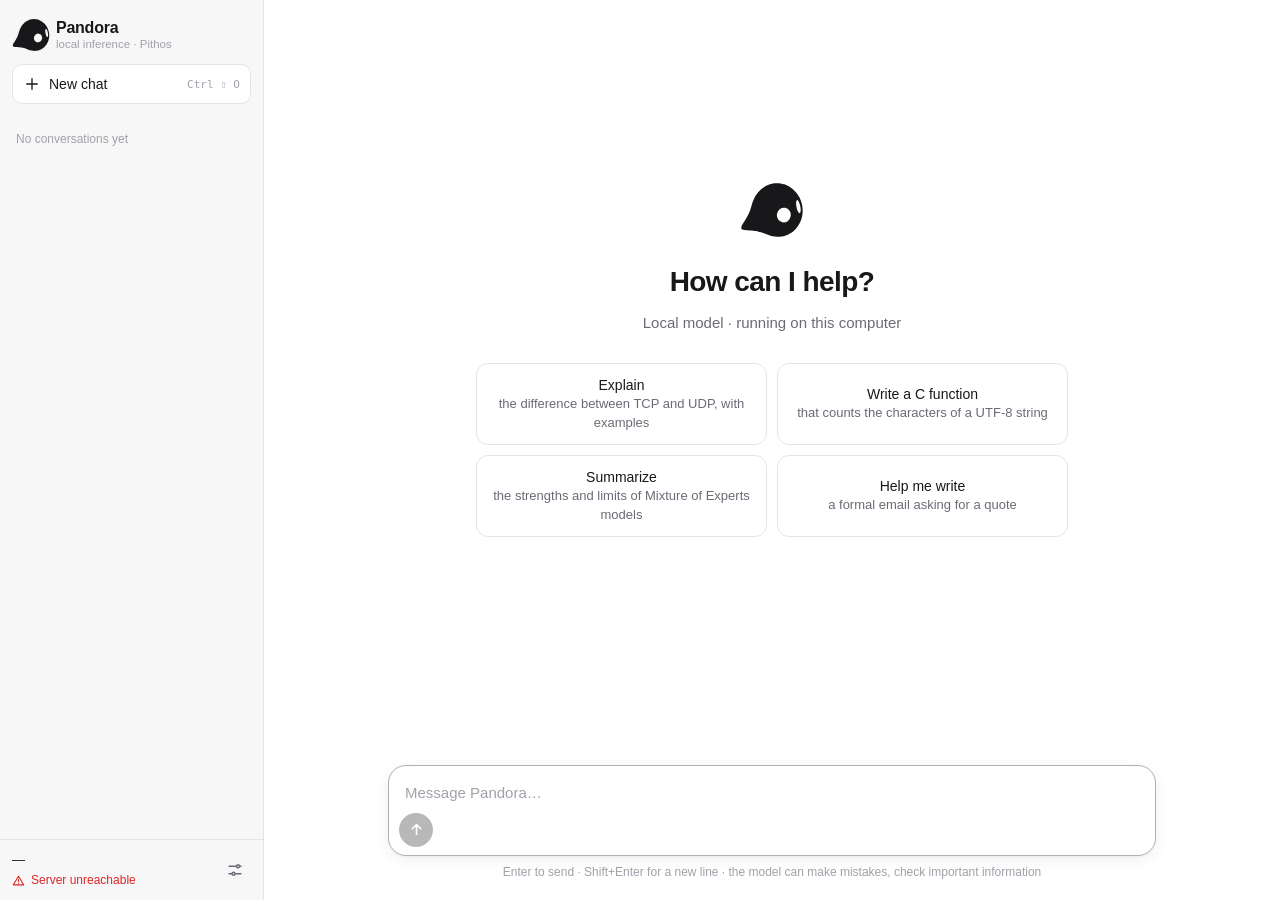
==== web/index.html @ dab8d8f8 "Pithos 0.4.0: dependency-free C inference engine for LFM2 / LFM2-MoE C11 engine with AVX2/NEON kerne" ====
<!doctype html>
<html lang="en">
<head>
<meta charset="utf-8">
<meta name="viewport" content="width=device-width, initial-scale=1, viewport-fit=cover">
<meta name="color-scheme" content="light dark">
<title>Pandora</title>
<link rel="icon" href="data:image/svg+xml,%3Csvg xmlns='http://www.w3.org/2000/svg' viewBox='0 0 100 100'%3E%3Cstyle%3Epath{fill:%2318181b}@media (prefers-color-scheme:dark){path{fill:%23f4f4f5}}%3C/style%3E%3Cpath fill-rule='evenodd' d='M56.56 8.18C55.87 8.21 55.09 8.26 54.36 8.33C53.63 8.40 52.90 8.47 52.18 8.59C51.46 8.70 50.73 8.84 50.02 9.00C49.30 9.16 48.59 9.34 47.88 9.53C47.18 9.73 46.47 9.93 45.78 10.17C45.09 10.41 44.40 10.67 43.72 10.95C43.05 11.23 42.37 11.53 41.72 11.85C41.06 12.18 40.41 12.53 39.78 12.89C39.14 13.25 38.51 13.64 37.89 14.03C37.27 14.42 36.66 14.82 36.06 15.24C35.46 15.66 34.86 16.09 34.29 16.55C33.72 17.00 33.17 17.49 32.62 17.98C32.07 18.46 31.53 18.96 31.01 19.47C30.48 19.99 29.97 20.51 29.48 21.06C28.99 21.60 28.51 22.16 28.04 22.72C27.58 23.29 27.12 23.87 26.68 24.45C26.24 25.04 25.81 25.63 25.40 26.24C24.99 26.85 24.62 27.48 24.24 28.11C23.87 28.74 23.51 29.38 23.15 30.02C22.80 30.66 22.45 31.31 22.12 31.96C21.79 32.62 21.48 33.28 21.19 33.95C20.89 34.63 20.63 35.31 20.36 35.99C20.09 36.68 19.83 37.36 19.58 38.05C19.34 38.74 19.09 39.43 18.87 40.13C18.65 40.83 18.46 41.54 18.26 42.25C18.06 42.95 17.87 43.66 17.67 44.37C17.47 45.07 17.28 45.78 17.06 46.48C16.85 47.18 16.61 47.88 16.38 48.57C16.15 49.27 15.93 49.97 15.68 50.66C15.43 51.35 15.15 52.03 14.88 52.71C14.60 53.39 14.33 54.07 14.04 54.74C13.74 55.41 13.43 56.07 13.11 56.73C12.79 57.39 12.46 58.05 12.13 58.70C11.80 59.36 11.48 60.02 11.13 60.66C10.77 61.30 10.39 61.93 10.03 62.56C9.66 63.20 9.29 63.83 8.91 64.46C8.54 65.09 8.17 65.72 7.78 66.34C7.38 66.96 6.97 67.57 6.57 68.18C6.17 68.80 5.78 69.42 5.39 70.04C5.01 70.67 4.62 71.29 4.25 71.92C3.87 72.55 3.48 73.18 3.16 73.83C2.83 74.49 2.50 75.16 2.31 75.86C2.12 76.56 1.90 77.35 2.03 78.03C2.15 78.70 2.55 79.44 3.04 79.92C3.53 80.40 4.30 80.67 4.98 80.91C5.66 81.15 6.41 81.25 7.13 81.36C7.86 81.47 8.59 81.53 9.32 81.59C10.05 81.64 10.79 81.66 11.52 81.71C12.25 81.75 12.98 81.80 13.71 81.85C14.44 81.89 15.18 81.94 15.91 81.99C16.64 82.05 17.37 82.12 18.10 82.18C18.83 82.24 19.56 82.30 20.29 82.37C21.02 82.45 21.75 82.53 22.48 82.62C23.20 82.72 23.93 82.82 24.65 82.94C25.38 83.06 26.10 83.19 26.82 83.33C27.54 83.48 28.25 83.64 28.97 83.81C29.68 83.98 30.39 84.16 31.10 84.36C31.80 84.55 32.51 84.75 33.21 84.96C33.91 85.17 34.62 85.39 35.31 85.62C36.00 85.86 36.69 86.12 37.38 86.38C38.06 86.63 38.75 86.90 39.43 87.16C40.12 87.42 40.81 87.68 41.49 87.93C42.18 88.19 42.86 88.45 43.55 88.70C44.24 88.95 44.94 89.19 45.63 89.42C46.33 89.65 47.03 89.87 47.73 90.07C48.44 90.27 49.15 90.45 49.87 90.61C50.58 90.78 51.30 90.93 52.02 91.07C52.74 91.20 53.46 91.34 54.19 91.44C54.91 91.54 55.64 91.60 56.37 91.66C57.10 91.72 57.84 91.77 58.57 91.79C59.30 91.82 60.04 91.81 60.77 91.80C61.50 91.78 62.24 91.76 62.97 91.70C63.70 91.63 64.43 91.54 65.15 91.43C65.87 91.31 66.59 91.17 67.31 91.02C68.03 90.86 68.74 90.69 69.45 90.50C70.16 90.31 70.86 90.10 71.55 89.86C72.25 89.62 72.93 89.35 73.61 89.07C74.28 88.79 74.95 88.49 75.61 88.17C76.27 87.85 76.93 87.51 77.57 87.16C78.21 86.80 78.84 86.43 79.46 86.03C80.07 85.64 80.67 85.21 81.26 84.78C81.85 84.34 82.43 83.89 83.00 83.43C83.57 82.97 84.14 82.50 84.68 82.01C85.22 81.52 85.75 81.01 86.26 80.48C86.77 79.95 87.24 79.39 87.71 78.83C88.19 78.27 88.65 77.70 89.10 77.12C89.55 76.54 89.99 75.96 90.41 75.35C90.83 74.75 91.22 74.13 91.60 73.50C91.98 72.88 92.34 72.24 92.69 71.59C93.05 70.95 93.40 70.31 93.72 69.65C94.04 68.99 94.33 68.32 94.61 67.64C94.90 66.96 95.16 66.28 95.41 65.59C95.66 64.90 95.89 64.20 96.10 63.50C96.31 62.80 96.51 62.09 96.68 61.38C96.86 60.67 97.03 59.95 97.17 59.23C97.30 58.51 97.40 57.78 97.49 57.06C97.59 56.33 97.68 55.60 97.75 54.87C97.82 54.14 97.88 53.41 97.91 52.68C97.94 51.95 97.96 51.21 97.94 50.48C97.92 49.75 97.86 49.01 97.81 48.28C97.76 47.55 97.72 46.82 97.64 46.09C97.55 45.36 97.44 44.64 97.32 43.91C97.19 43.19 97.04 42.47 96.89 41.76C96.73 41.04 96.57 40.32 96.39 39.61C96.22 38.90 96.03 38.19 95.81 37.49C95.59 36.79 95.34 36.10 95.08 35.42C94.82 34.73 94.52 34.06 94.23 33.39C93.94 32.72 93.65 32.04 93.33 31.38C93.01 30.72 92.67 30.07 92.30 29.44C91.94 28.80 91.55 28.18 91.16 27.56C90.77 26.94 90.38 26.31 89.96 25.71C89.55 25.11 89.11 24.52 88.66 23.94C88.21 23.36 87.74 22.79 87.26 22.24C86.78 21.69 86.28 21.15 85.78 20.62C85.27 20.08 84.77 19.55 84.24 19.05C83.71 18.54 83.16 18.05 82.60 17.58C82.04 17.10 81.47 16.65 80.89 16.20C80.31 15.75 79.72 15.31 79.12 14.89C78.52 14.46 77.92 14.04 77.29 13.66C76.67 13.28 76.02 12.93 75.38 12.58C74.73 12.24 74.07 11.91 73.41 11.60C72.75 11.28 72.08 10.98 71.40 10.71C70.72 10.43 70.03 10.18 69.33 9.95C68.64 9.72 67.93 9.53 67.22 9.35C66.51 9.17 65.79 9.01 65.07 8.87C64.35 8.73 63.63 8.61 62.90 8.51C62.18 8.40 61.45 8.32 60.71 8.26C59.98 8.20 59.21 8.17 58.52 8.15C57.83 8.14 57.25 8.15 56.56 8.18ZM79.13 59.95A10.83 11.61 10.8 1 0 57.85 55.90A10.83 11.61 10.8 1 0 79.13 59.95ZM88.24 45.30A3.03 10.64 169.1 1 0 94.19 44.15A3.03 10.64 169.1 1 0 88.24 45.30Z'/%3E%3C/svg%3E">
<style>
:root {
  --bg: #ffffff; --side: #f7f7f8; --surface: #f3f3f5; --surface-2: #ebebee; --border: #e4e4e8;
  --text: #18181b; --muted: #6b6b76; --faint: #a1a1aa; --accent: #2563eb; --danger: #dc2626;
  --btn: #18181b; --btn-text: #ffffff; --code-bg: #f6f6f8; --shadow: 0 1px 2px rgba(0,0,0,.04), 0 4px 16px rgba(0,0,0,.06);
  --ok: #16a34a; --warn: #d97706;
  --logo: #18181b;
}
@media (prefers-color-scheme: dark) {
  :root:not([data-theme="light"]) {
    --bg: #111113; --side: #18181b; --surface: #1f1f23; --surface-2: #2a2a2f; --border: #2c2c31;
    --text: #ececf0; --muted: #9d9da8; --faint: #6b6b76; --accent: #60a5fa; --danger: #f87171;
    --btn: #ececf0; --btn-text: #111113; --code-bg: #18181b; --shadow: 0 1px 2px rgba(0,0,0,.3), 0 8px 24px rgba(0,0,0,.35);
    --ok: #4ade80; --warn: #fbbf24;
    --logo: #f4f4f5;
  }
}
:root[data-theme="dark"] {
  --bg: #111113; --side: #18181b; --surface: #1f1f23; --surface-2: #2a2a2f; --border: #2c2c31;
  --text: #ececf0; --muted: #9d9da8; --faint: #6b6b76; --accent: #60a5fa; --danger: #f87171;
  --btn: #ececf0; --btn-text: #111113; --code-bg: #18181b; --shadow: 0 1px 2px rgba(0,0,0,.3), 0 8px 24px rgba(0,0,0,.35);
  --ok: #4ade80; --warn: #fbbf24;
  --logo: #f4f4f5;
}
* { box-sizing: border-box; }
html, body { height: 100%; margin: 0; }
body {
  background: var(--bg); color: var(--text);
  font: 15px/1.6 -apple-system, BlinkMacSystemFont, "Segoe UI Variable Text", "Segoe UI", Inter, Roboto, "Helvetica Neue", sans-serif;
  -webkit-font-smoothing: antialiased; overflow: hidden;
}
button { font: inherit; color: inherit; background: none; border: 0; cursor: pointer; padding: 0; }
textarea, input, select { font: inherit; color: inherit; }
svg { width: 18px; height: 18px; flex: none; stroke: currentColor; fill: none; stroke-width: 1.8; stroke-linecap: round; stroke-linejoin: round; }
:focus-visible { outline: 2px solid var(--accent); outline-offset: 2px; border-radius: 6px; }

.app { display: flex; height: 100%; }

/* sidebar */
.side { width: 264px; flex: none; background: var(--side); border-right: 1px solid var(--border); display: flex; flex-direction: column; }
.side-top { padding: 14px 12px 8px; display: flex; flex-direction: column; gap: 10px; }
.brand { display: flex; align-items: center; gap: 8px; padding: 4px 4px 2px; }
.brand-mark { width: 38px; height: 38px; flex: none; stroke: none; fill: currentColor; color: var(--logo); margin: -2px -2px -2px -4px; }
.brand-name { font-weight: 650; font-size: 16px; letter-spacing: -.015em; line-height: 1.15; }
.brand-name small { display: block; font-weight: 450; font-size: 11.5px; color: var(--faint); letter-spacing: 0; }
.mascot { display: block; margin: 0 auto 18px; width: 64px; height: 64px; stroke: none; fill: currentColor; color: var(--logo); }
.new-chat { display: flex; align-items: center; gap: 8px; padding: 8px 10px; border: 1px solid var(--border); border-radius: 10px; background: var(--bg); font-weight: 500; font-size: 14px; }
.new-chat:hover { background: var(--surface); }
.new-chat kbd { margin-left: auto; font: 11px/1 ui-monospace, monospace; color: var(--faint); }
.chats { flex: 1; overflow-y: auto; padding: 4px 8px 12px; }
.group { font-size: 12px; color: var(--faint); font-weight: 500; padding: 14px 8px 4px; }
.chat-item { display: flex; align-items: center; gap: 4px; border-radius: 8px; padding: 7px 8px 7px 10px; font-size: 14px; color: var(--text); cursor: pointer; }
.chat-item:hover { background: var(--surface-2); }
.chat-item.active { background: var(--surface-2); font-weight: 500; }
.chat-item span { flex: 1; overflow: hidden; white-space: nowrap; text-overflow: ellipsis; }
.chat-item button { opacity: 0; color: var(--muted); padding: 2px; border-radius: 5px; display: grid; }
.chat-item:hover button, .chat-item.active button { opacity: 1; }
.chat-item button:hover { color: var(--danger); }
.chat-item svg { width: 15px; height: 15px; }
.side-foot { border-top: 1px solid var(--border); padding: 10px 12px; display: flex; align-items: center; gap: 8px; font-size: 13px; }
.model { flex: 1; min-width: 0; }
.model-name { overflow: hidden; white-space: nowrap; text-overflow: ellipsis; font-weight: 500; }
.model-sub { color: var(--muted); font-size: 12px; display: flex; align-items: center; gap: 6px; }
.state { display: none; flex: none; color: var(--text); }
.state.busy { display: inline-flex; align-items: flex-end; gap: 2px; height: 10px; }
.state.busy i { width: 2px; height: 100%; border-radius: 1px; background: currentColor; transform-origin: bottom; animation: eq 1s ease-in-out infinite; }
.state.busy i:nth-child(2) { animation-delay: -.66s; } .state.busy i:nth-child(3) { animation-delay: -.33s; }
@keyframes eq { 0%, 100% { transform: scaleY(.3); } 50% { transform: scaleY(1); } }
.state.off { display: inline-flex; color: var(--danger); }
.state.off svg { width: 13px; height: 13px; stroke-width: 2; }
.model-sub.off { color: var(--danger); }
@media (prefers-reduced-motion: reduce) { .state.busy i { animation: none; transform: scaleY(.7); } }
.icon-btn { width: 32px; height: 32px; border-radius: 8px; display: grid; place-items: center; color: var(--muted); }
.icon-btn:hover { background: var(--surface-2); color: var(--text); }

/* main */
.main { flex: 1; min-width: 0; display: flex; flex-direction: column; position: relative; }
.top { height: 52px; flex: none; display: flex; align-items: center; gap: 8px; padding: 0 16px; border-bottom: 1px solid transparent; }
.top.scrolled { border-bottom-color: var(--border); }
.top-title { font-weight: 500; font-size: 14px; overflow: hidden; white-space: nowrap; text-overflow: ellipsis; flex: 1; }
.ctx { font-size: 12px; color: var(--muted); font-variant-numeric: tabular-nums; display: flex; align-items: center; gap: 8px; }
.ctx-bar { width: 64px; height: 4px; border-radius: 2px; background: var(--surface-2); overflow: hidden; }
.ctx-bar i { display: block; height: 100%; background: var(--muted); border-radius: 2px; }
.menu-btn { display: none; }
.scroll { flex: 1; overflow-y: auto; scroll-behavior: auto; }
.thread { max-width: 768px; margin: 0 auto; padding: 8px 24px 32px; }

.empty { max-width: 640px; margin: 0 auto; padding: 14vh 24px 24px; text-align: center; }
.empty h1 { font-size: 28px; font-weight: 600; letter-spacing: -.02em; margin: 0 0 6px; }
.empty p { color: var(--muted); margin: 0 0 28px; }
.sugg { display: grid; grid-template-columns: 1fr 1fr; gap: 10px; text-align: left; }
.sugg button { border: 1px solid var(--border); border-radius: 12px; padding: 12px 14px; font-size: 14px; color: var(--text); background: var(--bg); line-height: 1.4; }
.sugg button:hover { background: var(--surface); }
.sugg small { display: block; color: var(--muted); font-size: 13px; }

.msg { margin: 18px 0; }
.msg.user + .msg.assistant { margin-top: 6px; }
.msg.user { display: flex; flex-direction: column; align-items: flex-end; }
.bubble { background: var(--surface); border-radius: 18px; padding: 10px 16px; max-width: 85%; white-space: pre-wrap; overflow-wrap: anywhere; }
.actions { display: flex; gap: 2px; margin-top: 4px; opacity: 0; transition: opacity .15s; color: var(--muted); align-items: center; }
.msg:hover .actions, .msg.last .actions { opacity: 1; }
.actions button { width: 28px; height: 28px; border-radius: 7px; display: grid; place-items: center; }
.actions button:hover { background: var(--surface-2); color: var(--text); }
.actions svg { width: 15px; height: 15px; }
.stats { font-size: 12px; color: var(--faint); margin-left: 6px; font-variant-numeric: tabular-nums; }

.think { margin: 0 0 10px; }
.think-head { display: inline-flex; align-items: center; gap: 6px; color: var(--muted); font-size: 13.5px; padding: 2px 0; }
.think-head:hover { color: var(--text); }
.think-head svg { width: 14px; height: 14px; transition: transform .15s; }
.think.open .think-head svg { transform: rotate(90deg); }
.think-body { display: none; margin: 6px 0 2px; padding: 2px 0 2px 14px; border-left: 2px solid var(--border); color: var(--muted); font-size: 14px; white-space: pre-wrap; overflow-wrap: anywhere; max-height: 360px; overflow-y: auto; }
.think.open .think-body { display: block; }
.shimmer { background: linear-gradient(90deg, var(--muted) 0%, var(--faint) 40%, var(--muted) 80%); background-size: 200% 100%; -webkit-background-clip: text; background-clip: text; color: transparent; animation: sh 1.6s linear infinite; }
@keyframes sh { from { background-position: 200% 0; } to { background-position: -200% 0; } }

.progress { color: var(--muted); font-size: 13.5px; display: flex; align-items: center; gap: 10px; }
.progress .bar { width: 120px; height: 3px; background: var(--surface-2); border-radius: 2px; overflow: hidden; }
.progress .bar i { display: block; height: 100%; background: var(--accent); transition: width .2s; }
.cursor::after { content: ""; display: inline-block; width: 7px; height: 15px; margin-left: 2px; vertical-align: -2px; background: var(--text); border-radius: 1px; animation: blink 1s steps(2) infinite; }
@keyframes blink { 50% { opacity: 0; } }
.err { border: 1px solid color-mix(in srgb, var(--danger) 40%, transparent); color: var(--danger); background: color-mix(in srgb, var(--danger) 7%, transparent); border-radius: 10px; padding: 8px 12px; font-size: 14px; margin-top: 8px; }
.note { color: var(--faint); font-size: 13px; margin-top: 6px; }

/* markdown */
.md { overflow-wrap: anywhere; }
.md > :first-child { margin-top: 0; }
.md > :last-child { margin-bottom: 0; }
.md p, .md ul, .md ol, .md blockquote, .md table, .md .code { margin: 0 0 14px; }
.md h1, .md h2, .md h3, .md h4, .md h5, .md h6 { margin: 22px 0 10px; line-height: 1.3; letter-spacing: -.01em; }
.md h1 { font-size: 1.45em; } .md h2 { font-size: 1.25em; } .md h3 { font-size: 1.1em; } .md h4, .md h5, .md h6 { font-size: 1em; }
.md ul, .md ol { padding-left: 24px; }
.md li { margin: 3px 0; }
.md li > ul, .md li > ol { margin: 3px 0; }
.md a { color: var(--accent); text-decoration: none; }
.md a:hover { text-decoration: underline; }
.md blockquote { border-left: 3px solid var(--border); padding-left: 14px; color: var(--muted); }
.md hr { border: 0; border-top: 1px solid var(--border); margin: 20px 0; }
.md code { font: 13px/1.5 ui-monospace, "Cascadia Code", "SF Mono", Consolas, Menlo, monospace; background: var(--surface); border-radius: 5px; padding: 1px 5px; }
.md .code { border: 1px solid var(--border); border-radius: 10px; overflow: hidden; background: var(--code-bg); }
.code-head { display: flex; align-items: center; justify-content: space-between; padding: 5px 8px 5px 14px; font-size: 12px; color: var(--muted); border-bottom: 1px solid var(--border); }
.code-head button { display: flex; align-items: center; gap: 5px; font-size: 12px; padding: 3px 6px; border-radius: 6px; color: var(--muted); }
.code-head button:hover { background: var(--surface-2); color: var(--text); }
.code-head svg { width: 13px; height: 13px; }
.md pre { margin: 0; padding: 12px 14px; overflow-x: auto; }
.md pre code { background: none; padding: 0; border-radius: 0; font-size: 13px; white-space: pre; }
.md .tbl { overflow-x: auto; margin: 0 0 14px; }
.md table { border-collapse: collapse; font-size: 14px; margin: 0; }
.md th, .md td { border: 1px solid var(--border); padding: 6px 12px; text-align: left; }
.md th { background: var(--surface); font-weight: 600; }

/* composer */
.composer-wrap { flex: none; padding: 0 24px 18px; }
.composer { max-width: 768px; margin: 0 auto; border: 1px solid var(--border); border-radius: 18px; background: var(--bg); box-shadow: var(--shadow); padding: 12px 10px 8px 16px; display: flex; flex-direction: column; gap: 6px; }
.composer-row { display: flex; align-items: center; justify-content: space-between; gap: 8px; margin-left: -6px; }
.chip { display: inline-flex; align-items: center; gap: 6px; font-size: 13px; color: var(--muted); border: 1px solid var(--border); border-radius: 999px; padding: 4px 11px 4px 9px; }
.chip svg { width: 15px; height: 15px; }
.chip:hover { background: var(--surface); color: var(--text); }
.chip.on { color: var(--text); background: var(--surface); border-color: color-mix(in srgb, var(--text) 20%, var(--border)); }
.chip .count { color: var(--faint); font-variant-numeric: tabular-nums; }
.chip[hidden] { display: none; }

/* tool calls */
.tools { display: flex; flex-direction: column; gap: 6px; margin: 2px 0 12px; }
.tc { border: 1px solid var(--border); border-radius: 10px; background: var(--bg); overflow: hidden; font-size: 13.5px; }
.tc-head { display: flex; align-items: center; gap: 8px; padding: 7px 10px; width: 100%; text-align: left; }
.tc-head:hover { background: var(--surface); }
.tc-icon { color: var(--muted); display: grid; }
.tc-icon svg { width: 16px; height: 16px; }
.tc-name { font-weight: 550; white-space: nowrap; }
.tc-arg { color: var(--muted); overflow: hidden; white-space: nowrap; text-overflow: ellipsis; flex: 1; min-width: 0; font: 12.5px/1.5 ui-monospace, "Cascadia Code", Consolas, monospace; }
.tc-state { color: var(--faint); font-size: 12px; display: flex; align-items: center; gap: 5px; white-space: nowrap; font-variant-numeric: tabular-nums; }
.tc-state svg { width: 14px; height: 14px; }
.tc-state.err { color: var(--danger); }
.tc-state.ok svg { color: var(--ok); }
.tc-chev svg { width: 14px; height: 14px; color: var(--faint); transition: transform .15s; }
.tc.open .tc-chev svg { transform: rotate(90deg); }
.tc-body { display: none; border-top: 1px solid var(--border); padding: 8px 10px 2px; }
.tc.open .tc-body { display: block; }
.tc-body .lbl { font-size: 11px; color: var(--faint); text-transform: uppercase; letter-spacing: .05em; margin: 2px 0 4px; }
.tc-body pre { margin: 0 0 8px; font: 12.5px/1.5 ui-monospace, "Cascadia Code", Consolas, monospace; white-space: pre-wrap; overflow-wrap: anywhere; max-height: 260px; overflow: auto; background: var(--code-bg); border: 1px solid var(--border); border-radius: 6px; padding: 7px 9px; }
.tc-ask { display: flex; align-items: center; gap: 8px; padding: 8px 10px; border-top: 1px solid var(--border); background: var(--surface); font-size: 13px; }
.tc-ask span { flex: 1; color: var(--muted); }
.btn.sm { padding: 3px 12px; font-size: 13px; }
.spin { width: 12px; height: 12px; border: 1.6px solid var(--border); border-top-color: var(--muted); border-radius: 50%; animation: rot .8s linear infinite; }
@keyframes rot { to { transform: rotate(360deg); } }
.msg.assistant + .msg.assistant { margin-top: -6px; }

/* settings: tools */
.sect { font-size: 13px; font-weight: 600; margin: 20px 0 12px; padding-top: 16px; border-top: 1px solid var(--border); }
.tool-list { border: 1px solid var(--border); border-radius: 10px; max-height: 250px; overflow: auto; }
.field .tool-row { display: flex; gap: 10px; align-items: flex-start; padding: 8px 12px; margin: 0; border-top: 1px solid var(--border); font-size: 13.5px; font-weight: 400; cursor: pointer; }
.tool-row:first-child, .tool-group + .tool-row { border-top: 0; }
.tool-row input { margin-top: 4px; accent-color: var(--btn); }
.tool-row small { display: -webkit-box; -webkit-line-clamp: 2; -webkit-box-orient: vertical; overflow: hidden; color: var(--muted); font-size: 12px; line-height: 1.4; }
.tool-group { font-size: 12px; color: var(--faint); padding: 9px 12px 3px; font-weight: 500; border-top: 1px solid var(--border); display: flex; justify-content: space-between; }
.tool-group:first-child { border-top: 0; }
.tool-group .bad { color: var(--danger); font-weight: 400; }
.composer:focus-within { border-color: color-mix(in srgb, var(--text) 25%, var(--border)); }
.composer textarea { flex: 1; border: 0; outline: 0; resize: none; background: transparent; max-height: 240px; min-height: 26px; padding: 3px 0; line-height: 1.55; }
.composer textarea::placeholder { color: var(--faint); }
.send { width: 34px; height: 34px; border-radius: 50%; background: var(--btn); color: var(--btn-text); display: grid; place-items: center; flex: none; }
.send:disabled { opacity: .3; cursor: default; }
.send svg { width: 17px; height: 17px; stroke-width: 2.2; }
.send .stop { width: 11px; height: 11px; background: currentColor; border-radius: 2px; }
.hint { max-width: 768px; margin: 7px auto 0; text-align: center; font-size: 12px; color: var(--faint); }

/* settings dialog */
dialog { border: 1px solid var(--border); border-radius: 16px; padding: 0; width: min(560px, calc(100vw - 32px)); background: var(--bg); color: var(--text); box-shadow: var(--shadow); }
dialog::backdrop { background: rgba(0,0,0,.35); }
.dlg-head { display: flex; align-items: center; justify-content: space-between; padding: 16px 20px 6px; }
.dlg-head h2 { font-size: 17px; margin: 0; font-weight: 600; }
.dlg-body { padding: 8px 20px 4px; max-height: 70vh; overflow-y: auto; }
.field { margin: 0 0 16px; }
.field label, .lbl { display: block; font-size: 13px; font-weight: 500; margin-bottom: 6px; }
.field .help { font-size: 12px; color: var(--muted); margin-top: 4px; }
.field textarea, .field input[type=number], .field select { width: 100%; border: 1px solid var(--border); border-radius: 9px; padding: 8px 10px; background: var(--bg); outline: 0; }
.field textarea:focus, .field input:focus, .field select:focus { border-color: var(--accent); }
.field textarea { min-height: 84px; resize: vertical; }
.grid { display: grid; grid-template-columns: repeat(3, 1fr); gap: 12px; }
.check { display: flex; align-items: flex-start; gap: 10px; font-size: 14px; margin: 0 0 12px; cursor: pointer; }
.check input { margin-top: 4px; accent-color: var(--btn); }
.check small { display: block; color: var(--muted); font-size: 12px; }
.dlg-foot { display: flex; gap: 8px; justify-content: flex-end; padding: 12px 20px 18px; }
.btn { border-radius: 9px; padding: 7px 14px; font-size: 14px; font-weight: 500; border: 1px solid var(--border); }
.btn:hover { background: var(--surface); }
.btn.primary { background: var(--btn); color: var(--btn-text); border-color: var(--btn); }
.btn.primary:hover { opacity: .9; }
.btn.left { margin-right: auto; color: var(--muted); }

.scrim { display: none; }
@media (max-width: 760px) {
  .side { position: fixed; z-index: 20; top: 0; bottom: 0; left: 0; transform: translateX(-100%); transition: transform .2s; box-shadow: var(--shadow); }
  .app.nav .side { transform: none; }
  .app.nav .scrim { display: block; position: fixed; inset: 0; z-index: 15; background: rgba(0,0,0,.3); }
  .menu-btn { display: grid; }
  .thread, .empty { padding-left: 16px; padding-right: 16px; }
  .composer-wrap { padding: 0 12px 12px; }
  .sugg { grid-template-columns: 1fr; }
  .grid { grid-template-columns: 1fr 1fr; }
  .ctx-bar { display: none; }
  .bubble { max-width: 92%; }
}
</style>
</head>
<body>
<svg width="0" height="0" style="position:absolute" aria-hidden="true"><symbol id="mascot" viewBox="0 0 100 100"><path fill-rule="evenodd" d="M56.56 8.18C55.87 8.21 55.09 8.26 54.36 8.33C53.63 8.40 52.90 8.47 52.18 8.59C51.46 8.70 50.73 8.84 50.02 9.00C49.30 9.16 48.59 9.34 47.88 9.53C47.18 9.73 46.47 9.93 45.78 10.17C45.09 10.41 44.40 10.67 43.72 10.95C43.05 11.23 42.37 11.53 41.72 11.85C41.06 12.18 40.41 12.53 39.78 12.89C39.14 13.25 38.51 13.64 37.89 14.03C37.27 14.42 36.66 14.82 36.06 15.24C35.46 15.66 34.86 16.09 34.29 16.55C33.72 17.00 33.17 17.49 32.62 17.98C32.07 18.46 31.53 18.96 31.01 19.47C30.48 19.99 29.97 20.51 29.48 21.06C28.99 21.60 28.51 22.16 28.04 22.72C27.58 23.29 27.12 23.87 26.68 24.45C26.24 25.04 25.81 25.63 25.40 26.24C24.99 26.85 24.62 27.48 24.24 28.11C23.87 28.74 23.51 29.38 23.15 30.02C22.80 30.66 22.45 31.31 22.12 31.96C21.79 32.62 21.48 33.28 21.19 33.95C20.89 34.63 20.63 35.31 20.36 35.99C20.09 36.68 19.83 37.36 19.58 38.05C19.34 38.74 19.09 39.43 18.87 40.13C18.65 40.83 18.46 41.54 18.26 42.25C18.06 42.95 17.87 43.66 17.67 44.37C17.47 45.07 17.28 45.78 17.06 46.48C16.85 47.18 16.61 47.88 16.38 48.57C16.15 49.27 15.93 49.97 15.68 50.66C15.43 51.35 15.15 52.03 14.88 52.71C14.60 53.39 14.33 54.07 14.04 54.74C13.74 55.41 13.43 56.07 13.11 56.73C12.79 57.39 12.46 58.05 12.13 58.70C11.80 59.36 11.48 60.02 11.13 60.66C10.77 61.30 10.39 61.93 10.03 62.56C9.66 63.20 9.29 63.83 8.91 64.46C8.54 65.09 8.17 65.72 7.78 66.34C7.38 66.96 6.97 67.57 6.57 68.18C6.17 68.80 5.78 69.42 5.39 70.04C5.01 70.67 4.62 71.29 4.25 71.92C3.87 72.55 3.48 73.18 3.16 73.83C2.83 74.49 2.50 75.16 2.31 75.86C2.12 76.56 1.90 77.35 2.03 78.03C2.15 78.70 2.55 79.44 3.04 79.92C3.53 80.40 4.30 80.67 4.98 80.91C5.66 81.15 6.41 81.25 7.13 81.36C7.86 81.47 8.59 81.53 9.32 81.59C10.05 81.64 10.79 81.66 11.52 81.71C12.25 81.75 12.98 81.80 13.71 81.85C14.44 81.89 15.18 81.94 15.91 81.99C16.64 82.05 17.37 82.12 18.10 82.18C18.83 82.24 19.56 82.30 20.29 82.37C21.02 82.45 21.75 82.53 22.48 82.62C23.20 82.72 23.93 82.82 24.65 82.94C25.38 83.06 26.10 83.19 26.82 83.33C27.54 83.48 28.25 83.64 28.97 83.81C29.68 83.98 30.39 84.16 31.10 84.36C31.80 84.55 32.51 84.75 33.21 84.96C33.91 85.17 34.62 85.39 35.31 85.62C36.00 85.86 36.69 86.12 37.38 86.38C38.06 86.63 38.75 86.90 39.43 87.16C40.12 87.42 40.81 87.68 41.49 87.93C42.18 88.19 42.86 88.45 43.55 88.70C44.24 88.95 44.94 89.19 45.63 89.42C46.33 89.65 47.03 89.87 47.73 90.07C48.44 90.27 49.15 90.45 49.87 90.61C50.58 90.78 51.30 90.93 52.02 91.07C52.74 91.20 53.46 91.34 54.19 91.44C54.91 91.54 55.64 91.60 56.37 91.66C57.10 91.72 57.84 91.77 58.57 91.79C59.30 91.82 60.04 91.81 60.77 91.80C61.50 91.78 62.24 91.76 62.97 91.70C63.70 91.63 64.43 91.54 65.15 91.43C65.87 91.31 66.59 91.17 67.31 91.02C68.03 90.86 68.74 90.69 69.45 90.50C70.16 90.31 70.86 90.10 71.55 89.86C72.25 89.62 72.93 89.35 73.61 89.07C74.28 88.79 74.95 88.49 75.61 88.17C76.27 87.85 76.93 87.51 77.57 87.16C78.21 86.80 78.84 86.43 79.46 86.03C80.07 85.64 80.67 85.21 81.26 84.78C81.85 84.34 82.43 83.89 83.00 83.43C83.57 82.97 84.14 82.50 84.68 82.01C85.22 81.52 85.75 81.01 86.26 80.48C86.77 79.95 87.24 79.39 87.71 78.83C88.19 78.27 88.65 77.70 89.10 77.12C89.55 76.54 89.99 75.96 90.41 75.35C90.83 74.75 91.22 74.13 91.60 73.50C91.98 72.88 92.34 72.24 92.69 71.59C93.05 70.95 93.40 70.31 93.72 69.65C94.04 68.99 94.33 68.32 94.61 67.64C94.90 66.96 95.16 66.28 95.41 65.59C95.66 64.90 95.89 64.20 96.10 63.50C96.31 62.80 96.51 62.09 96.68 61.38C96.86 60.67 97.03 59.95 97.17 59.23C97.30 58.51 97.40 57.78 97.49 57.06C97.59 56.33 97.68 55.60 97.75 54.87C97.82 54.14 97.88 53.41 97.91 52.68C97.94 51.95 97.96 51.21 97.94 50.48C97.92 49.75 97.86 49.01 97.81 48.28C97.76 47.55 97.72 46.82 97.64 46.09C97.55 45.36 97.44 44.64 97.32 43.91C97.19 43.19 97.04 42.47 96.89 41.76C96.73 41.04 96.57 40.32 96.39 39.61C96.22 38.90 96.03 38.19 95.81 37.49C95.59 36.79 95.34 36.10 95.08 35.42C94.82 34.73 94.52 34.06 94.23 33.39C93.94 32.72 93.65 32.04 93.33 31.38C93.01 30.72 92.67 30.07 92.30 29.44C91.94 28.80 91.55 28.18 91.16 27.56C90.77 26.94 90.38 26.31 89.96 25.71C89.55 25.11 89.11 24.52 88.66 23.94C88.21 23.36 87.74 22.79 87.26 22.24C86.78 21.69 86.28 21.15 85.78 20.62C85.27 20.08 84.77 19.55 84.24 19.05C83.71 18.54 83.16 18.05 82.60 17.58C82.04 17.10 81.47 16.65 80.89 16.20C80.31 15.75 79.72 15.31 79.12 14.89C78.52 14.46 77.92 14.04 77.29 13.66C76.67 13.28 76.02 12.93 75.38 12.58C74.73 12.24 74.07 11.91 73.41 11.60C72.75 11.28 72.08 10.98 71.40 10.71C70.72 10.43 70.03 10.18 69.33 9.95C68.64 9.72 67.93 9.53 67.22 9.35C66.51 9.17 65.79 9.01 65.07 8.87C64.35 8.73 63.63 8.61 62.90 8.51C62.18 8.40 61.45 8.32 60.71 8.26C59.98 8.20 59.21 8.17 58.52 8.15C57.83 8.14 57.25 8.15 56.56 8.18ZM79.13 59.95A10.83 11.61 10.8 1 0 57.85 55.90A10.83 11.61 10.8 1 0 79.13 59.95ZM88.24 45.30A3.03 10.64 169.1 1 0 94.19 44.15A3.03 10.64 169.1 1 0 88.24 45.30Z"/></symbol></svg>
<div class="app" id="app">
  <aside class="side">
    <div class="side-top">
      <div class="brand"><svg class="brand-mark" viewBox="0 0 100 100" aria-hidden="true"><use href="#mascot"/></svg><span class="brand-name">Pandora<small>local inference · Pithos</small></span></div>
      <button class="new-chat" id="newChat"><svg viewBox="0 0 24 24"><path d="M12 5v14M5 12h14"/></svg>New chat<kbd>Ctrl ⇧ O</kbd></button>
    </div>
    <nav class="chats" id="chats"></nav>
    <div class="side-foot">
      <div class="model">
        <div class="model-name" id="modelName">—</div>
        <div class="model-sub"><span class="state" id="dot" aria-hidden="true"></span><span id="modelSub">connecting…</span></div>
      </div>
      <button class="icon-btn" id="openSettings" title="Settings" aria-label="Settings"><svg viewBox="0 0 24 24"><path d="M4 7h10M18 7h2M4 17h4M12 17h8"/><circle cx="16" cy="7" r="2"/><circle cx="10" cy="17" r="2"/></svg></button>
    </div>
  </aside>
  <div class="scrim" id="scrim"></div>
  <main class="main">
    <header class="top" id="top">
      <button class="icon-btn menu-btn" id="menuBtn" aria-label="Conversations"><svg viewBox="0 0 24 24"><path d="M4 7h16M4 12h16M4 17h16"/></svg></button>
      <div class="top-title" id="title"></div>
      <div class="ctx" id="ctx" title="Tokens in context"></div>
    </header>
    <div class="scroll" id="scroll"><div id="thread"></div></div>
    <div class="composer-wrap">
      <form class="composer" id="form">
        <textarea id="input" rows="1" placeholder="Message Pandora…" autocomplete="off"></textarea>
        <div class="composer-row">
          <button type="button" class="chip" id="agentBtn" hidden title="Agent mode: the model can use tools (web, files, MCP)"></button>
          <button class="send" id="send" type="submit" aria-label="Send" disabled></button>
        </div>
      </form>
      <div class="hint">Enter to send · Shift+Enter for a new line · the model can make mistakes, check important information</div>
    </div>
  </main>
</div>

<dialog id="settings">
  <form method="dialog" id="settingsForm">
    <div class="dlg-head"><h2>Settings</h2><button class="icon-btn" value="cancel" aria-label="Close"><svg viewBox="0 0 24 24"><path d="M6 6l12 12M18 6L6 18"/></svg></button></div>
    <div class="dlg-body">
      <div class="field">
        <label for="sSystem">System prompt</label>
        <textarea id="sSystem" placeholder="e.g. &quot;Answer concisely, in English.&quot;"></textarea>
        <div class="help">Applies to new conversations and to the current one. It stays cached, so it is not reprocessed with every message.</div>
      </div>
      <div class="grid">
        <div class="field"><label for="sTemp">Temperature</label><input id="sTemp" type="number" step="0.05" min="0" max="2"></div>
        <div class="field"><label for="sTopK">Top-k</label><input id="sTopK" type="number" step="1" min="0"></div>
        <div class="field"><label for="sTopP">Top-p</label><input id="sTopP" type="number" step="0.05" min="0" max="1"></div>
        <div class="field"><label for="sMinP">Min-p</label><input id="sMinP" type="number" step="0.01" min="0" max="1"></div>
        <div class="field"><label for="sRep">Repeat penalty</label><input id="sRep" type="number" step="0.01" min="0.5" max="2"></div>
        <div class="field"><label for="sMax">Max tokens</label><input id="sMax" type="number" step="64" min="1"></div>
      </div>
      <div class="field"><div class="help" style="margin-top:-8px">Empty fields use the server defaults.</div></div>
      <label class="check"><input type="checkbox" id="sShowThink"><span>Show reasoning while it is generated<small>Otherwise it stays collapsed and opens with a click.</small></span></label>
      <label class="check"><input type="checkbox" id="sKeepThink"><span>Keep reasoning in context<small>Later turns also see past reasoning (preserve_thinking): more tokens, no reprocessing after each answer.</small></span></label>
      <div class="sect">Agent</div>
      <div class="grid">
        <div class="field" style="grid-column: span 2"><label for="sAsk">Ask before running a tool</label>
          <select id="sAsk"><option value="risky">Only for tools that change something</option><option value="always">Always</option><option value="never">Never</option></select>
        </div>
        <div class="field"><label for="sSteps">Max tool steps</label><input id="sSteps" type="number" step="1" min="1" max="50"></div>
      </div>
      <div class="field"><div class="lbl">Tools</div><div class="tool-list" id="toolList"></div><div class="help" id="toolHelp"></div></div>
      <div class="sect">Appearance</div>
      <div class="field" style="max-width:200px"><label for="sTheme">Theme</label>
        <select id="sTheme"><option value="auto">System</option><option value="light">Light</option><option value="dark">Dark</option></select>
      </div>
    </div>
    <div class="dlg-foot">
      <button class="btn left" type="button" id="clearAll">Delete all chats</button>
      <button class="btn" value="cancel">Cancel</button>
      <button class="btn primary" value="save" id="saveSettings">Save</button>
    </div>
  </form>
</dialog>

<script>
"use strict";
const $ = (id) => document.getElementById(id);
const I = {
  copy: '<svg viewBox="0 0 24 24"><rect x="9" y="9" width="11" height="11" rx="2"/><path d="M5 15V6a2 2 0 0 1 2-2h8"/></svg>',
  check: '<svg viewBox="0 0 24 24"><path d="M5 12.5l4.5 4.5L19 7.5"/></svg>',
  retry: '<svg viewBox="0 0 24 24"><path d="M20 12a8 8 0 1 1-2.34-5.66"/><path d="M20 4v5h-5"/></svg>',
  edit: '<svg viewBox="0 0 24 24"><path d="M4 20h4L19 9a2.8 2.8 0 0 0-4-4L4 16v4z"/><path d="M13.5 6.5l4 4"/></svg>',
  trash: '<svg viewBox="0 0 24 24"><path d="M4 7h16M10 11v6M14 11v6M6 7l1 12a2 2 0 0 0 2 2h6a2 2 0 0 0 2-2l1-12M9 7V4h6v3"/></svg>',
  chev: '<svg viewBox="0 0 24 24"><path d="M9 6l6 6-6 6"/></svg>',
  up: '<svg viewBox="0 0 24 24"><path d="M12 19V5M6 11l6-6 6 6"/></svg>',
  warn: '<svg viewBox="0 0 24 24"><path d="M12 4L2.5 20h19L12 4z"/><path d="M12 10v4.5M12 17.5v.01"/></svg>',
  x: '<svg viewBox="0 0 24 24"><path d="M6 6l12 12M18 6L6 18"/></svg>',
  tool: '<svg viewBox="0 0 24 24"><path d="M14.7 6.3a1 1 0 0 0 0 1.4l1.6 1.6a1 1 0 0 0 1.4 0l3.77-3.77a6 6 0 0 1-7.94 7.94l-6.91 6.91a2.12 2.12 0 0 1-3-3l6.91-6.91a6 6 0 0 1 7.94-7.94l-3.76 3.76z"/></svg>',
  globe: '<svg viewBox="0 0 24 24"><circle cx="12" cy="12" r="9"/><path d="M3 12h18M12 3a14 14 0 0 1 0 18M12 3a14 14 0 0 0 0 18"/></svg>',
  search: '<svg viewBox="0 0 24 24"><circle cx="11" cy="11" r="7"/><path d="M20 20l-4-4"/></svg>',
  file: '<svg viewBox="0 0 24 24"><path d="M14 3H7a2 2 0 0 0-2 2v14a2 2 0 0 0 2 2h10a2 2 0 0 0 2-2V8z"/><path d="M14 3v5h5"/></svg>',
  folder: '<svg viewBox="0 0 24 24"><path d="M3 7a2 2 0 0 1 2-2h4l2 2h8a2 2 0 0 1 2 2v8a2 2 0 0 1-2 2H5a2 2 0 0 1-2-2z"/></svg>',
  calc: '<svg viewBox="0 0 24 24"><rect x="5" y="3" width="14" height="18" rx="2"/><path d="M8 7h8M8 12h.01M12 12h.01M16 12h.01M8 16h.01M12 16h.01M16 16h.01"/></svg>',
  clock: '<svg viewBox="0 0 24 24"><circle cx="12" cy="12" r="9"/><path d="M12 7v5l3 2"/></svg>',
  plug: '<svg viewBox="0 0 24 24"><path d="M9 2v6M15 2v6M6 8h12v3a6 6 0 0 1-12 0zM12 17v5"/></svg>',
  pen: '<svg viewBox="0 0 24 24"><path d="M4 20h4L19 9a2.8 2.8 0 0 0-4-4L4 16v4z"/></svg>',
};

/* ---------------- storage (per browser) ---------------- */
const store = {
  get(k, d) { try { const v = localStorage.getItem(k); return v ? JSON.parse(v) : d; } catch (e) { return d; } },
  set(k, v) { try { localStorage.setItem(k, JSON.stringify(v)); } catch (e) {} },
};
const DEFAULTS = { system: "", temperature: null, top_k: null, top_p: null, min_p: null, repeat_penalty: null, max_tokens: null,
                   showThink: false, keepThink: false, theme: "auto", agent: true, ask: "risky", maxSteps: 10, disabledTools: [] };
/* keep what was saved before the engine was renamed (lfmc -> pithos) */
for (const k of ["settings", "chats", "current"]) {
  try {
    if (localStorage.getItem("pithos." + k) === null && localStorage.getItem("lfmc." + k) !== null)
      localStorage.setItem("pithos." + k, localStorage.getItem("lfmc." + k));
  } catch (e) {}
}
let settings = Object.assign({}, DEFAULTS, store.get("pithos.settings", {}));
let chats = store.get("pithos.chats", []);
let currentId = store.get("pithos.current", null);
let server = { alias: "", n_ctx: 0, params: {} };
let busy = false, ctrl = null, stick = true;
let toolsInfo = { tools: [], servers: [], workspace: "", web: false };
const approvals = {};   /* tool_call_id -> resolve(allowed) while a card asks for confirmation */

const saveChats = () => store.set("pithos.chats", chats);
const current = () => chats.find((c) => c.id === currentId) || null;
const uid = () => Date.now().toString(36) + Math.random().toString(36).slice(2, 8);

function applyTheme() {
  if (settings.theme === "auto") document.documentElement.removeAttribute("data-theme");
  else document.documentElement.setAttribute("data-theme", settings.theme);
}

/* ---------------- markdown ---------------- */
const esc = (s) => s.replace(/[&<>"']/g, (c) => ({ "&": "&amp;", "<": "&lt;", ">": "&gt;", '"': "&quot;", "'": "&#39;" }[c]));

function inline(src) {
  const keep = [];
  const hold = (h) => "\u0000" + (keep.push(h) - 1) + "\u0000";
  let t = esc(src);
  t = t.replace(/`([^`\n]+)`/g, (m, c) => hold("<code>" + c + "</code>"));
  t = t.replace(/\[([^\]\n]+)\]\((https?:\/\/[^\s)]+)\)/g, (m, a, u) => hold('<a href="' + u + '" target="_blank" rel="noopener noreferrer">' + a + "</a>"));
  t = t.replace(/(^|[\s(])(https?:\/\/[^\s<]*[^\s<.,;:!?)"'])/g, (m, p, u) => p + hold('<a href="' + u + '" target="_blank" rel="noopener noreferrer">' + u + "</a>"));
  t = t.replace(/\*\*(?=\S)([^*]+?)\*\*/g, "<strong>$1</strong>").replace(/__(?=\S)([^_]+?)__/g, "<strong>$1</strong>");
  t = t.replace(/(^|[^*\w])\*(?=\S)([^*\n]+?)\*(?![*\w])/g, "$1<em>$2</em>");
  t = t.replace(/(^|[^_\w])_(?=\S)([^_\n]+?)_(?![_\w])/g, "$1<em>$2</em>");
  t = t.replace(/~~(?=\S)([^~]+?)~~/g, "<del>$1</del>");
  return t.replace(/\u0000(\d+)\u0000/g, (m, i) => keep[+i]);
}

const RE_ITEM = /^(\s*)([-*+]|\d{1,9}[.)])\s+(.*)$/;
const RE_FENCE = /^\s*(`{3,}|~{3,})\s*([^\s`]*)/;
const isSep = (l) => /^\s*\|?\s*:?-{2,}:?\s*(\|\s*:?-{2,}:?\s*)*\|?\s*$/.test(l) && l.includes("-");
const cells = (l) => { let s = l.trim(); if (s.startsWith("|")) s = s.slice(1); if (s.endsWith("|")) s = s.slice(0, -1); return s.split("|").map((c) => c.trim()); };

function codeBlock(code, lang) {
  return '<div class="code"><div class="code-head"><span>' + esc(lang || "text") + '</span><button type="button" data-copy-code>' + I.copy + "Copy</button></div><pre><code>" + esc(code) + "</code></pre></div>";
}

function list(lines, i) {
  const indent = lines[i].match(/^\s*/)[0].length;
  const ordered = /^\s*\d/.test(lines[i]);
  const start = ordered ? parseInt(lines[i].trim(), 10) : 1;
  let html = ordered ? "<ol" + (start !== 1 ? ' start="' + start + '"' : "") + ">" : "<ul>";
  let open = false;
  while (i < lines.length) {
    const l = lines[i];
    if (!l.trim()) {
      const n = lines[i + 1];
      if (n !== undefined && RE_ITEM.test(n) && n.match(/^\s*/)[0].length >= indent) { i++; continue; }
      break;
    }
    const m = l.match(RE_ITEM);
    if (!m) {
      if (open && /^\s+/.test(l) && !RE_FENCE.test(l)) { html += "<br>" + inline(l.trim()); i++; continue; }
      break;
    }
    if (m[1].length < indent) break;
    if (m[1].length > indent && open) { const r = list(lines, i); html += r.html; i = r.i; continue; }
    if (open) html += "</li>";
    html += "<li>" + inline(m[3]);
    open = true;
    i++;
  }
  if (open) html += "</li>";
  return { html: html + (ordered ? "</ol>" : "</ul>"), i };
}

function md(src) {
  const lines = src.replace(/\r\n?/g, "\n").split("\n");
  let html = "", i = 0, m;
  while (i < lines.length) {
    const l = lines[i];
    if ((m = l.match(RE_FENCE))) {
      const fence = m[1], buf = [];
      i++;
      while (i < lines.length && !lines[i].trim().startsWith(fence)) buf.push(lines[i++]);
      i++;
      html += codeBlock(buf.join("\n"), m[2]);
      continue;
    }
    if (!l.trim()) { i++; continue; }
    if ((m = l.match(/^\s{0,3}(#{1,6})\s+(.*?)\s*#*\s*$/))) { html += "<h" + m[1].length + ">" + inline(m[2]) + "</h" + m[1].length + ">"; i++; continue; }
    if (/^\s{0,3}([-*_])(\s*\1){2,}\s*$/.test(l)) { html += "<hr>"; i++; continue; }
    if (l.includes("|") && i + 1 < lines.length && isSep(lines[i + 1])) {
      const head = cells(l), al = cells(lines[i + 1]).map((c) => (c.startsWith(":") && c.endsWith(":") ? "center" : c.endsWith(":") ? "right" : ""));
      const st = (k) => (al[k] ? ' style="text-align:' + al[k] + '"' : "");
      let t = '<div class="tbl"><table><thead><tr>' + head.map((c, k) => "<th" + st(k) + ">" + inline(c) + "</th>").join("") + "</tr></thead><tbody>";
      i += 2;
      while (i < lines.length && lines[i].includes("|") && lines[i].trim()) {
        t += "<tr>" + cells(lines[i]).map((c, k) => "<td" + st(k) + ">" + inline(c) + "</td>").join("") + "</tr>";
        i++;
      }
      html += t + "</tbody></table></div>";
      continue;
    }
    if (/^\s{0,3}>/.test(l)) {
      const buf = [];
      while (i < lines.length && /^\s{0,3}>/.test(lines[i])) buf.push(lines[i++].replace(/^\s{0,3}>\s?/, ""));
      html += "<blockquote>" + md(buf.join("\n")) + "</blockquote>";
      continue;
    }
    if (RE_ITEM.test(l)) { const r = list(lines, i); html += r.html; i = r.i; continue; }
    const buf = [l];
    i++;
    while (i < lines.length && lines[i].trim() && !RE_FENCE.test(lines[i]) && !RE_ITEM.test(lines[i]) &&
           !/^\s{0,3}(#{1,6}\s|>)/.test(lines[i]) && !(lines[i].includes("|") && isSep(lines[i + 1] || ""))) buf.push(lines[i++]);
    html += "<p>" + buf.map((x) => inline(x.trim())).join("<br>") + "</p>";
  }
  return html;
}

/* ---------------- rendering ---------------- */
function fmtSecs(ms) { const s = ms / 1000; return s < 10 ? s.toFixed(1) + " s" : Math.round(s) + " s"; }

function statsText(st) {
  if (!st) return "";
  const p = [];
  if (st.predicted_n) p.push(st.predicted_n + " tokens · " + st.predicted_per_second.toFixed(1) + " tok/s");
  if (st.prompt_n || st.cache_n) p.push("prompt " + st.prompt_n + " tok in " + fmtSecs(st.prompt_ms) + (st.cache_n ? " (" + st.cache_n + " cached)" : ""));
  return p.join(" · ");
}

/* ---------------- tool cards ---------------- */
const TOOL_LABELS = { web_search: ["Web search", "search"], fetch_url: ["Read page", "globe"], calculator: ["Calculator", "calc"],
  get_current_datetime: ["Date and time", "clock"], list_directory: ["List folder", "folder"], read_file: ["Read file", "file"],
  find_files: ["Find files", "search"], search_text: ["Search in files", "search"], write_file: ["Write file", "pen"] };

function toolLabel(name) {
  if (TOOL_LABELS[name]) return { title: TOOL_LABELS[name][0], icon: I[TOOL_LABELS[name][1]] };
  const k = name.indexOf("__");
  if (k > 0) return { title: name.slice(k + 2).replace(/_/g, " ") + " · " + name.slice(0, k), icon: I.plug };
  return { title: name, icon: I.tool };
}

function parseArgs(s) {
  if (s && typeof s === "object") return s;
  try { return JSON.parse(s || "{}"); } catch (e) { return s; }
}

function argSummary(args) {
  if (!args || typeof args !== "object") return String(args || "");
  for (const k of ["query", "url", "path", "pattern", "expression", "text"]) if (typeof args[k] === "string") return args[k];
  const v = Object.values(args)[0];
  return v === undefined ? "" : typeof v === "string" ? v : JSON.stringify(v);
}

function toolCard(call, res) {
  const fn = call.function || {};
  const L = toolLabel(fn.name || "?");
  const args = parseArgs(fn.arguments);
  const st = res ? res.state || "done" : "pending";
  let state;
  if (st === "running") state = '<span class="tc-state"><span class="spin"></span>Running</span>';
  else if (st === "pending") state = '<span class="tc-state">Queued</span>';
  else if (st === "ask") state = '<span class="tc-state">Needs approval</span>';
  else if (st === "done") state = '<span class="tc-state ok">' + I.check + (res.ms !== undefined ? fmtSecs(res.ms) : "") + "</span>";
  else if (st === "denied") state = '<span class="tc-state err">' + I.x + "Denied</span>";
  else if (st === "cancelled") state = '<span class="tc-state">Cancelled</span>';
  else state = '<span class="tc-state err">' + I.x + "Failed</span>";
  const open = st === "ask" || (res && res.open);
  let h = '<div class="tc' + (open ? " open" : "") + '" data-id="' + esc(call.id || "") + '"><button class="tc-head" data-act="tool">' +
    '<span class="tc-icon">' + L.icon + '</span><span class="tc-name">' + esc(L.title) + '</span><span class="tc-arg">' + esc(argSummary(args)) +
    "</span>" + state + '<span class="tc-chev">' + I.chev + "</span></button>";
  h += '<div class="tc-body"><div class="lbl">Arguments</div><pre>' + esc(typeof args === "string" ? args : JSON.stringify(args, null, 2)) + "</pre>";
  if (res && res.content) h += '<div class="lbl">Result</div><pre>' + esc(res.content) + "</pre>";
  h += "</div>";
  if (st === "ask")
    h += '<div class="tc-ask"><span>Run this tool with these arguments?</span><button class="btn sm" data-act="deny">Deny</button><button class="btn sm primary" data-act="allow">Allow</button></div>';
  return h + "</div>";
}

function msgHTML(m, idx, last, list) {
  if (m.role === "tool") return "";
  if (m.role === "user") {
    return '<div class="msg user' + (last ? " last" : "") + '" data-i="' + idx + '"><div class="bubble">' + esc(m.content) + '</div>' +
      '<div class="actions"><button data-act="edit" title="Edit">' + I.edit + '</button><button data-act="copy" title="Copy">' + I.copy + "</button></div></div>";
  }
  let h = '<div class="msg assistant' + (last ? " last" : "") + '" data-i="' + idx + '">';
  const thinking = m.pending && !m.content && m.reasoning;
  if (m.reasoning) {
    const open = m.open !== undefined ? m.open : (m.pending && settings.showThink);
    const label = thinking ? '<span class="shimmer">Thinking…</span>' : "Reasoning" + (m.thinkMs ? " · " + fmtSecs(m.thinkMs) : "");
    h += '<div class="think' + (open ? " open" : "") + '"><button class="think-head" data-act="think">' + I.chev + label + '</button><div class="think-body">' + esc(m.reasoning.trim()) + "</div></div>";
  }
  if (m.pending && !m.reasoning && !m.content) {
    const pp = m.progress;
    if (pp && pp.total > pp.cache && pp.processed < pp.total) {
      const pct = Math.round((100 * (pp.processed - pp.cache)) / (pp.total - pp.cache));
      h += '<div class="progress"><span>Processing prompt</span><span class="bar"><i style="width:' + pct + '%"></i></span><span>' + pct + "%</span></div>";
    } else {
      h += '<div class="progress"><span class="shimmer">' + (pp ? "Thinking…" : "Waiting for the model…") + "</span></div>";
    }
  }
  if (m.content) h += '<div class="md' + (m.pending ? " streaming" : "") + '">' + md(m.content) + "</div>";
  if (m.tool_calls && m.tool_calls.length) {
    const res = (id) => list.find((x) => x.role === "tool" && x.tool_call_id === id);
    h += '<div class="tools">' + m.tool_calls.map((call) => toolCard(call, res(call.id))).join("") + "</div>";
  }
  if (m.error) h += '<div class="err">' + esc(m.error) + "</div>";
  if (m.stopped) h += '<div class="note">Response stopped.</div>';
  else if (m.finish === "length") h += '<div class="note">Response truncated: token limit reached.</div>';
  if (m.note) h += '<div class="note">' + esc(m.note) + "</div>";
  /* actions only under the last message of an answer (not between tool steps) */
  let end = idx + 1;
  while (end < list.length && list[end].role === "tool") end++;
  const turnEnd = end >= list.length || list[end].role === "user";
  if (!m.pending && turnEnd && !(busy && end >= list.length)) {
    h += '<div class="actions"><button data-act="copy" title="Copy">' + I.copy + "</button>";
    if (end >= list.length) h += '<button data-act="retry" title="Regenerate">' + I.retry + "</button>";
    h += '<span class="stats">' + esc(statsText(m.stats)) + "</span></div>";
  }
  return h + "</div>";
}

function renderThread() {
  const c = current();
  const th = $("thread");
  $("title").textContent = c ? c.title : "";
  if (!c || !c.messages.length) {
    const s = [["Explain", "the difference between TCP and UDP, with examples"], ["Write a C function", "that counts the characters of a UTF-8 string"],
               ["Summarize", "the strengths and limits of Mixture of Experts models"], ["Help me write", "a formal email asking for a quote"]];
    th.className = "";
    th.innerHTML = '<div class="empty"><svg class="mascot" viewBox="0 0 100 100"><use href="#mascot"/></svg><h1>How can I help?</h1><p>' + esc(server.alias || "Local model") + " · running on this computer</p>" +
      '<div class="sugg">' + s.map((x) => '<button data-sugg="' + esc(x[0] + " " + x[1]) + '">' + esc(x[0]) + "<small>" + esc(x[1]) + "</small></button>").join("") + "</div></div>";
    renderCtx();
    return;
  }
  th.className = "thread";
  th.innerHTML = c.messages.map((m, i) => msgHTML(m, i, i === c.messages.length - 1, c.messages)).join("");
  renderCtx();
}

let raf = 0;
function renderLast() {
  if (raf) return;
  raf = requestAnimationFrame(() => {
    raf = 0;
    const c = current();
    if (!c || !c.messages.length) return;
    const i = c.messages.length - 1;
    const el = $("thread").querySelector('.msg[data-i="' + i + '"]');
    if (!el) { renderThread(); return; }
    const body = el.querySelector(".think-body");
    const keep = body ? body.scrollTop : 0, atEnd = body ? body.scrollTop + body.clientHeight >= body.scrollHeight - 8 : true;
    el.outerHTML = msgHTML(c.messages[i], i, true, c.messages);
    const nb = $("thread").querySelector('.msg[data-i="' + i + '"] .think-body');
    if (nb) nb.scrollTop = atEnd ? nb.scrollHeight : keep;
    if (stick) $("scroll").scrollTop = $("scroll").scrollHeight;
  });
}

function renderCtx() {
  const c = current();
  const el = $("ctx");
  const st = c && [...c.messages].reverse().find((m) => m.stats);
  if (!st || !server.n_ctx) { el.innerHTML = ""; return; }
  const used = st.stats.cache_n + st.stats.prompt_n + st.stats.predicted_n;
  const k = (n) => (n >= 1000 ? (n / 1000).toFixed(1) + "k" : String(n));
  el.innerHTML = '<span class="ctx-bar"><i style="width:' + Math.min(100, (100 * used) / server.n_ctx).toFixed(1) + '%"></i></span>' + k(used) + " / " + k(server.n_ctx);
}

function renderChats() {
  const nav = $("chats");
  const sorted = [...chats].sort((a, b) => b.updated - a.updated);
  const day = 86400000, now = new Date(), today = new Date(now.getFullYear(), now.getMonth(), now.getDate()).getTime();
  const groups = [["Today", (t) => t >= today], ["Yesterday", (t) => t >= today - day], ["Previous 7 days", (t) => t >= today - 7 * day], ["Older", () => true]];
  let html = "", used = new Set();
  for (const [name, f] of groups) {
    const items = sorted.filter((c) => !used.has(c.id) && f(c.updated));
    if (!items.length) continue;
    items.forEach((c) => used.add(c.id));
    html += '<div class="group">' + name + "</div>" + items.map((c) =>
      '<div class="chat-item' + (c.id === currentId ? " active" : "") + '" data-id="' + c.id + '"><span>' + esc(c.title) + '</span><button data-del="' + c.id + '" title="Delete" aria-label="Delete">' + I.trash + "</button></div>").join("");
  }
  nav.innerHTML = html || '<div class="group">No conversations yet</div>';
}

function renderComposer() {
  const b = $("send");
  if (busy) { b.innerHTML = '<span class="stop"></span>'; b.disabled = false; b.setAttribute("aria-label", "Stop"); }
  else { b.innerHTML = I.up; b.disabled = !$("input").value.trim(); b.setAttribute("aria-label", "Send"); }
}

/* ---------------- chat logic ---------------- */
function selectChat(id) {
  if (busy) return;
  currentId = id;
  store.set("pithos.current", id);
  renderChats();
  renderThread();
  $("scroll").scrollTop = $("scroll").scrollHeight;
  $("app").classList.remove("nav");
  $("input").focus();
}

function newChat() {
  if (busy) return;
  currentId = null;
  store.set("pithos.current", null);
  renderChats();
  renderThread();
  $("app").classList.remove("nav");
  $("input").focus();
}

function enabledTools() {
  return toolsInfo.tools.filter((t) => !settings.disabledTools.includes(t.function.name));
}

function agentPrompt() {
  const d = new Date().toLocaleDateString("en-US", { weekday: "long", year: "numeric", month: "long", day: "numeric" });
  const names = enabledTools().map((t) => t.function.name);
  let p = "You are Pandora, an assistant running locally on the user's computer, with tools. Today is " + d + ".";
  if (names.includes("web_search"))
    p += " For facts, news, prices, documentation or anything you are not sure about, search the web and read the best pages instead of guessing, then cite the URLs you used.";
  if (toolsInfo.workspace && names.some((n) => /file|directory|search_text/.test(n)))
    p += " The file tools work inside the user's workspace folder; paths are relative to it.";
  p += " Call several tools at once when they are independent. Answer in the user's language.";
  return p;
}

function apiMessages(c, agent) {
  const out = [];
  const sys = [agent ? agentPrompt() : "", settings.system.trim()].filter(Boolean).join("\n\n");
  if (sys) out.push({ role: "system", content: sys });
  for (const m of c.messages) {
    if (m.pending) continue;
    if (m.role === "user") out.push({ role: "user", content: m.content });
    else if (m.role === "tool") out.push({ role: "tool", tool_call_id: m.tool_call_id, content: m.content || "" });
    else {
      const a = { role: "assistant", content: m.content || "" };
      if (settings.keepThink && m.reasoning) a.reasoning_content = m.reasoning;
      if (m.tool_calls) a.tool_calls = m.tool_calls.map((t) => ({ id: t.id, type: "function", function: t.function }));
      out.push(a);
    }
  }
  return out;
}

/* One model call: streams a new assistant message into c. */
async function generate(c, agent) {
  const msg = { role: "assistant", content: "", reasoning: "", pending: true };
  const body = { messages: apiMessages(c, agent), stream: true, return_progress: true, stream_options: { include_usage: true } };
  if (agent) body.tools = enabledTools().map((t) => ({ type: "function", function: t.function }));
  c.messages.push(msg);
  for (const k of ["temperature", "top_k", "top_p", "min_p", "repeat_penalty", "max_tokens"]) if (settings[k] !== null && settings[k] !== "") body[k] = Number(settings[k]);
  if (settings.keepThink) body.chat_template_kwargs = { preserve_thinking: true };
  renderThread();
  if (stick) $("scroll").scrollTop = $("scroll").scrollHeight;
  let thinkStart = 0;
  try {
    const r = await fetch("/v1/chat/completions", { method: "POST", headers: { "Content-Type": "application/json" }, body: JSON.stringify(body), signal: ctrl.signal });
    if (!r.ok) {
      let e = "HTTP error " + r.status;
      try { e = (await r.json()).error.message; } catch (_) {}
      throw new Error(e);
    }
    const reader = r.body.getReader(), dec = new TextDecoder();
    let buf = "";
    for (;;) {
      const { done, value } = await reader.read();
      if (done) break;
      buf += dec.decode(value, { stream: true });
      let k;
      while ((k = buf.indexOf("\n\n")) >= 0) {
        const ev = buf.slice(0, k);
        buf = buf.slice(k + 2);
        for (const line of ev.split("\n")) {
          if (!line.startsWith("data: ")) continue;
          const d = line.slice(6);
          if (d === "[DONE]") continue;
          const j = JSON.parse(d);
          if (j.error) throw new Error(j.error.message);
          if (j.prompt_progress) msg.progress = j.prompt_progress;
          if (j.timings) msg.stats = j.timings;
          for (const ch of j.choices || []) {
            const dl = ch.delta || {};
            if (dl.reasoning_content) { if (!thinkStart) thinkStart = Date.now(); msg.reasoning += dl.reasoning_content; }
            if (dl.content) { if (thinkStart && !msg.thinkMs) msg.thinkMs = Date.now() - thinkStart; msg.content += dl.content; }
            if (dl.tool_calls) msg.tool_calls = (msg.tool_calls || []).concat(dl.tool_calls.map((t) => ({ id: t.id, type: "function", function: t.function })));
            if (ch.finish_reason) msg.finish = ch.finish_reason;
          }
        }
        renderLast();
      }
    }
  } catch (e) {
    if (e.name === "AbortError") msg.stopped = true;
    else msg.error = e.message === "Failed to fetch" ? "Server unreachable." : e.message;
  }
  if (thinkStart && !msg.thinkMs) msg.thinkMs = Date.now() - thinkStart;
  delete msg.pending;
  delete msg.progress;
  return msg;
}

function askApproval(t) {
  return new Promise((resolve) => {
    approvals[t.tool_call_id] = resolve;
    ctrl.signal.addEventListener("abort", () => resolve(false), { once: true });
  });
}

/* Execute the tool calls of msg (asking for approval when needed); results become "tool" messages. */
async function runTools(c, msg) {
  const results = msg.tool_calls.map((call) => ({ role: "tool", tool_call_id: call.id, name: call.function.name, content: "", state: "pending" }));
  c.messages.push(...results);
  renderThread();
  for (let k = 0; k < results.length; k++) {
    const t = results[k], call = msg.tool_calls[k];
    if (ctrl.signal.aborted) { t.state = "cancelled"; t.content = "Cancelled by the user."; continue; }
    const info = toolsInfo.tools.find((x) => x.function.name === t.name);
    if (settings.ask === "always" || (settings.ask === "risky" && (!info || info.confirm))) {
      t.state = "ask";
      renderThread();
      if (stick) $("scroll").scrollTop = $("scroll").scrollHeight;
      const ok = await askApproval(t);
      delete approvals[t.tool_call_id];
      if (!ok) {
        t.state = ctrl.signal.aborted ? "cancelled" : "denied";
        t.content = ctrl.signal.aborted ? "Cancelled by the user." : "The user denied this tool call.";
        renderThread();
        continue;
      }
    }
    t.state = "running";
    renderThread();
    try {
      const r = await fetch("/v1/tools/call", { method: "POST", headers: { "Content-Type": "application/json" },
                                                body: JSON.stringify({ name: t.name, arguments: call.function.arguments }), signal: ctrl.signal });
      const j = await r.json();
      t.content = j.content !== undefined ? j.content : (j.error && j.error.message) || "error";
      t.state = j.ok ? "done" : "error";
      t.ms = j.ms;
    } catch (e) {
      t.state = e.name === "AbortError" ? "cancelled" : "error";
      t.content = e.name === "AbortError" ? "Cancelled by the user." : "Tool call failed: " + e.message;
    }
    renderThread();
  }
  saveChats();
  return !ctrl.signal.aborted;
}

/* A whole answer: model calls and tool steps until a final reply. */
async function run(c) {
  busy = true;
  ctrl = new AbortController();
  stick = true;
  setStatus("busy");
  renderComposer();
  const agent = settings.agent && enabledTools().length > 0;
  let msg;
  for (let step = 1; ; step++) {
    msg = await generate(c, agent);
    if (!agent || msg.stopped || msg.error || msg.finish !== "tool_calls" || !msg.tool_calls || !msg.tool_calls.length) break;
    if (!(await runTools(c, msg))) break;
    if (step >= settings.maxSteps) { msg.note = "Stopped after " + step + " tool steps (limit set in Settings)."; break; }
  }
  c.updated = Date.now();
  busy = false;
  ctrl = null;
  saveChats();
  setStatus(msg && msg.error && /unreachable/.test(msg.error) ? "off" : "ok");
  renderThread();
  renderChats();
  renderComposer();
  if (stick) $("scroll").scrollTop = $("scroll").scrollHeight;
}

function titleOf(text) {
  const t = text.replace(/\s+/g, " ").trim();
  if (t.length <= 48) return t;
  const cut = t.slice(0, 48);
  const sp = cut.lastIndexOf(" ");
  return (sp > 24 ? cut.slice(0, sp) : cut).replace(/[\s,.;:!?-]+$/, "") + "…";
}

function send(text) {
  text = text.trim();
  if (!text || busy) return;
  let c = current();
  if (!c) {
    c = { id: uid(), title: titleOf(text), updated: Date.now(), messages: [] };
    chats.push(c);
    currentId = c.id;
    store.set("pithos.current", c.id);
  }
  c.messages.push({ role: "user", content: text });
  c.updated = Date.now();
  $("input").value = "";
  autosize();
  renderChats();
  run(c);
}

/* ---------------- server status ---------------- */
function setStatus(s) {
  const el = $("dot");
  el.className = "state " + s;
  el.innerHTML = s === "busy" ? "<i></i><i></i><i></i>" : s === "off" ? I.warn : "";
  el.parentElement.classList.toggle("off", s === "off");
  $("modelSub").textContent = s === "off" ? "Server unreachable" : s === "busy" ? "Generating" : "Ready · " + (server.n_ctx ? Math.round(server.n_ctx / 1024) + "k context" : "");
}

async function loadProps() {
  try {
    const r = await fetch("/props");
    const p = await r.json();
    server.alias = p.model_alias || "";
    server.n_ctx = p.n_ctx || 0;
    server.params = (p.default_generation_settings && p.default_generation_settings.params) || {};
    $("modelName").textContent = server.alias;
    $("modelName").title = p.system_info || "";
    setStatus(busy ? "busy" : "ok");
    if (!current() || !current().messages.length) renderThread();
    renderCtx();
  } catch (e) {
    setStatus("off");
  }
}

/* ---------------- agent tools ---------------- */
async function loadTools() {
  try {
    const r = await fetch("/v1/tools");
    toolsInfo = await r.json();
  } catch (e) {
    return;
  }
  renderAgentBtn();
  if ($("settings").open) renderToolList();
  /* MCP servers start in the background: refresh until they are ready */
  if (toolsInfo.servers.some((s) => s.status === "starting")) setTimeout(loadTools, 2000);
}

function renderAgentBtn() {
  const b = $("agentBtn");
  const n = enabledTools().length;
  b.hidden = !toolsInfo.tools.length;
  b.classList.toggle("on", settings.agent && n > 0);
  b.innerHTML = I.tool + "Agent" + '<span class="count">' + (settings.agent ? n + " tools" : "off") + "</span>";
  b.setAttribute("aria-pressed", settings.agent ? "true" : "false");
}

function renderToolList() {
  const groups = {};
  for (const t of toolsInfo.tools) (groups[t.source] = groups[t.source] || []).push(t);
  for (const s of toolsInfo.servers) groups["mcp:" + s.name] = groups["mcp:" + s.name] || [];
  let h = "";
  for (const [src, list] of Object.entries(groups)) {
    const srv = src.startsWith("mcp:") ? toolsInfo.servers.find((s) => "mcp:" + s.name === src) : null;
    let right = "";
    if (srv && srv.status === "starting") right = "starting…";
    else if (srv && srv.status !== "ready") right = '<span class="bad">' + esc(srv.error || srv.status) + "</span>";
    h += '<div class="tool-group"><span>' + (srv ? "MCP · " + esc(srv.name) : "Built-in") + "</span><span>" + right + "</span></div>";
    for (const t of list) {
      const n = t.function.name;
      h += '<label class="tool-row"><input type="checkbox" data-tool="' + esc(n) + '"' + (settings.disabledTools.includes(n) ? "" : " checked") +
        "><span>" + esc(toolLabel(n).title) + (t.confirm ? ' <span class="note" style="display:inline">· asks first</span>' : "") +
        "<small>" + esc(t.function.description || "") + "</small></span></label>";
    }
  }
  $("toolList").innerHTML = h || '<div class="tool-group">No tools available (server started with --no-tools)</div>';
  $("toolHelp").textContent = (toolsInfo.workspace ? "Workspace folder: " + toolsInfo.workspace + ". " : "") +
    "MCP servers are configured in mcp.json next to the server.";
}

/* ---------------- settings ---------------- */
const FIELDS = [["sTemp", "temperature", "temperature"], ["sTopK", "top_k", "top_k"], ["sTopP", "top_p", "top_p"], ["sMinP", "min_p", "min_p"],
                ["sRep", "repeat_penalty", "repeat_penalty"], ["sMax", "max_tokens", "n_predict"]];
function openSettings() {
  $("sSystem").value = settings.system;
  for (const [id, k, sk] of FIELDS) {
    $(id).value = settings[k] === null ? "" : settings[k];
    const d = server.params[sk];
    $(id).placeholder = d === undefined ? "" : sk === "n_predict" && d <= 0 ? "unlimited" : String(d);
  }
  $("sShowThink").checked = settings.showThink;
  $("sKeepThink").checked = settings.keepThink;
  $("sTheme").value = settings.theme;
  $("sAsk").value = settings.ask;
  $("sSteps").value = settings.maxSteps;
  renderToolList();
  $("settings").showModal();
  loadTools();
}
function saveSettings() {
  settings.system = $("sSystem").value;
  for (const [id, k] of FIELDS) settings[k] = $(id).value === "" ? null : Number($(id).value);
  settings.showThink = $("sShowThink").checked;
  settings.keepThink = $("sKeepThink").checked;
  settings.theme = $("sTheme").value;
  settings.ask = $("sAsk").value;
  settings.maxSteps = Math.max(1, Math.min(50, Number($("sSteps").value) || 10));
  settings.disabledTools = [...$("toolList").querySelectorAll("input[data-tool]")].filter((x) => !x.checked).map((x) => x.dataset.tool);
  store.set("pithos.settings", settings);
  applyTheme();
  renderAgentBtn();
}

/* ---------------- events ---------------- */
function autosize() {
  const t = $("input");
  t.style.height = "auto";
  t.style.height = Math.min(t.scrollHeight, 240) + "px";
  renderComposer();
}

$("input").addEventListener("input", autosize);
$("input").addEventListener("keydown", (e) => {
  if (e.key === "Enter" && !e.shiftKey && !e.isComposing) { e.preventDefault(); send($("input").value); }
});
$("form").addEventListener("submit", (e) => {
  e.preventDefault();
  if (busy) { if (ctrl) ctrl.abort(); } else send($("input").value);
});
$("newChat").addEventListener("click", newChat);
$("menuBtn").addEventListener("click", () => $("app").classList.add("nav"));
$("scrim").addEventListener("click", () => $("app").classList.remove("nav"));
$("openSettings").addEventListener("click", openSettings);
$("settingsForm").addEventListener("submit", (e) => { if (e.submitter && e.submitter.value === "save") saveSettings(); });
$("clearAll").addEventListener("click", () => {
  if (busy || !confirm("Delete all conversations saved in this browser?")) return;
  chats = [];
  saveChats();
  $("settings").close();
  newChat();
});
document.addEventListener("keydown", (e) => {
  if ((e.ctrlKey || e.metaKey) && e.shiftKey && (e.key === "O" || e.key === "o")) { e.preventDefault(); newChat(); }
  if (e.key === "Escape" && busy && ctrl && !$("settings").open) ctrl.abort();
});
$("scroll").addEventListener("scroll", () => {
  const s = $("scroll");
  stick = s.scrollTop + s.clientHeight >= s.scrollHeight - 40;
  $("top").classList.toggle("scrolled", s.scrollTop > 4);
});

$("chats").addEventListener("click", (e) => {
  const del = e.target.closest("[data-del]");
  if (del) {
    e.stopPropagation();
    if (busy && del.dataset.del === currentId) return;
    chats = chats.filter((c) => c.id !== del.dataset.del);
    saveChats();
    if (currentId === del.dataset.del) newChat();
    else renderChats();
    return;
  }
  const it = e.target.closest(".chat-item");
  if (it) selectChat(it.dataset.id);
});

function flash(btn) {
  const old = btn.innerHTML;
  btn.innerHTML = btn.hasAttribute("data-copy-code") ? I.check + "Copied" : I.check;
  setTimeout(() => { btn.innerHTML = old; }, 1300);
}
function copy(text, btn) {
  const done = () => flash(btn);
  if (navigator.clipboard && window.isSecureContext) navigator.clipboard.writeText(text).then(done, () => {});
  else {
    const t = document.createElement("textarea");
    t.value = text;
    document.body.appendChild(t);
    t.select();
    try { document.execCommand("copy"); done(); } catch (_) {}
    t.remove();
  }
}

$("thread").addEventListener("click", (e) => {
  const sg = e.target.closest("[data-sugg]");
  if (sg) { send(sg.dataset.sugg); return; }
  const cc = e.target.closest("[data-copy-code]");
  if (cc) { copy(cc.closest(".code").querySelector("code").textContent, cc); return; }
  const b = e.target.closest("[data-act]");
  if (!b) return;
  const c = current();
  const act = b.dataset.act;
  const card = b.closest(".tc");
  if (card) {
    const id = card.dataset.id;
    if (act === "allow" || act === "deny") { if (approvals[id]) approvals[id](act === "allow"); return; }
    const res = c.messages.find((x) => x.role === "tool" && x.tool_call_id === id);
    const open = !card.classList.contains("open");
    card.classList.toggle("open", open);
    if (res) { res.open = open; if (!busy) saveChats(); }
    return;
  }
  const el = b.closest(".msg");
  const i = +el.dataset.i, m = c.messages[i];
  if (act === "think") {
    const t = el.querySelector(".think");
    m.open = !t.classList.contains("open");
    t.classList.toggle("open", m.open);
    if (!busy) saveChats();
  } else if (act === "copy") {
    copy(m.content, b);
  } else if (act === "retry" && !busy) {
    /* regenerate the whole answer, tool steps included */
    let u = i;
    while (u > 0 && c.messages[u - 1].role !== "user") u--;
    c.messages.splice(u);
    run(c);
  } else if (act === "edit" && !busy) {
    $("input").value = m.content;
    c.messages.splice(i);
    saveChats();
    renderThread();
    autosize();
    $("input").focus();
  }
});

applyTheme();
renderChats();
renderThread();
renderComposer();
loadProps();
loadTools();
$("agentBtn").addEventListener("click", () => {
  settings.agent = !settings.agent;
  store.set("pithos.settings", settings);
  renderAgentBtn();
});
$("scroll").scrollTop = $("scroll").scrollHeight;
$("input").focus();
</script>
</body>
</html>
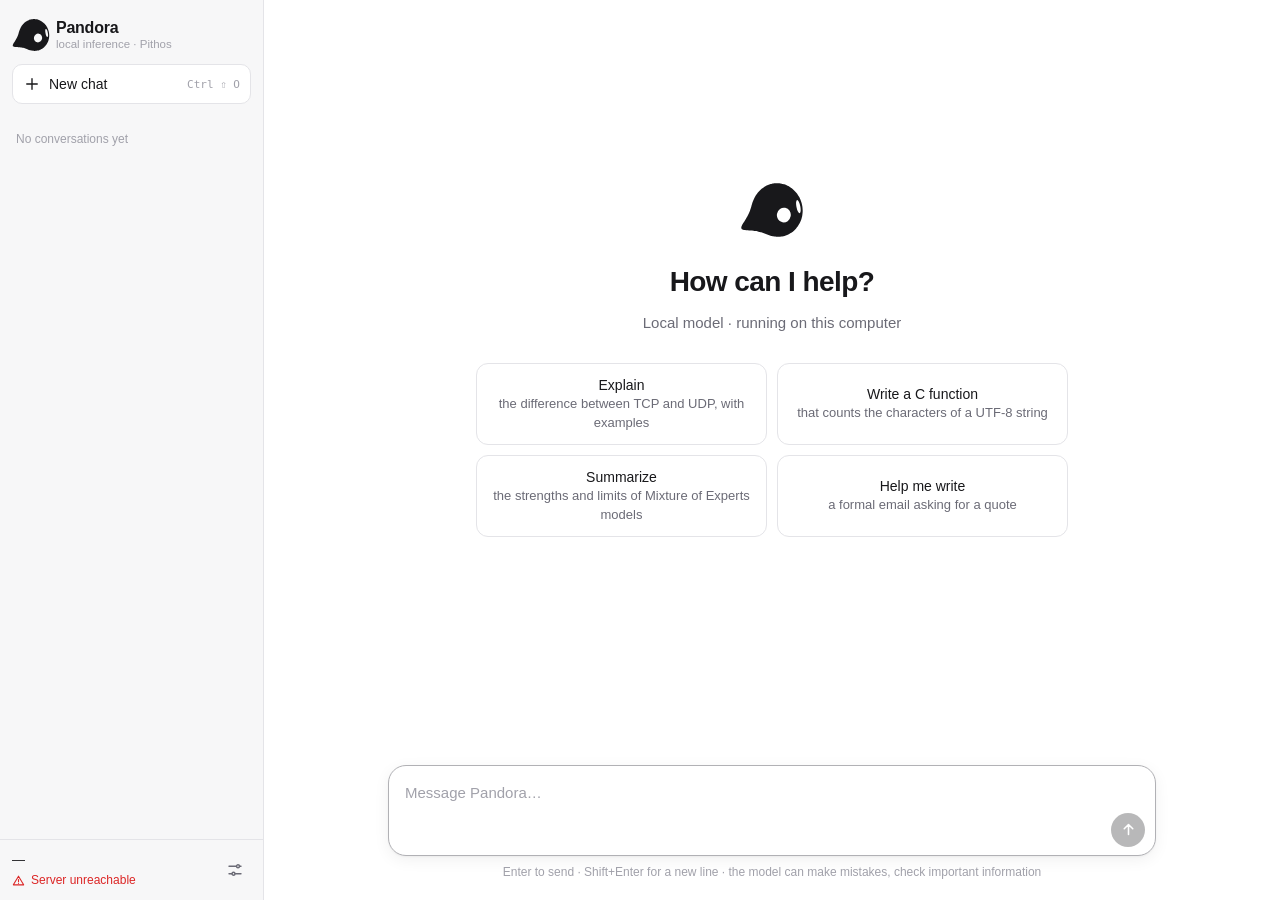
==== commit 3a9b4563: "Reasoning levels: high, medium, low (token budgets) and off for both models --reasoning and reasonin" ====
--- a/web/index.html
+++ b/web/index.html
@@ -167,6 +167,12 @@
 .chip.on { color: var(--text); background: var(--surface); border-color: color-mix(in srgb, var(--text) 20%, var(--border)); }
 .chip .count { color: var(--faint); font-variant-numeric: tabular-nums; }
 .chip[hidden] { display: none; }
+.composer-left { display: flex; align-items: center; gap: 6px; min-width: 0; }
+.think-chip { cursor: pointer; position: relative; }
+.think-chip span { display: grid; }
+.think-chip select { appearance: none; -webkit-appearance: none; border: 0; outline: 0; background: transparent; color: inherit; font: inherit; padding: 0 2px; cursor: pointer; }
+.think-chip select option { color: var(--text); background: var(--bg); }
+.think-chip:focus-within { border-color: color-mix(in srgb, var(--text) 30%, var(--border)); }
 
 /* tool calls */
 .tools { display: flex; flex-direction: column; gap: 6px; margin: 2px 0 12px; }
@@ -280,7 +286,10 @@
       <form class="composer" id="form">
         <textarea id="input" rows="1" placeholder="Message Pandora…" autocomplete="off"></textarea>
         <div class="composer-row">
-          <button type="button" class="chip" id="agentBtn" hidden title="Agent mode: the model can use tools (web, files, MCP)"></button>
+          <div class="composer-left">
+            <button type="button" class="chip" id="agentBtn" hidden title="Agent mode: the model can use tools (web, files, MCP)"></button>
+            <label class="chip think-chip" id="thinkChip" hidden title="How much the model reasons before it answers"><span id="thinkIcon"></span><select id="thinkSel" aria-label="Reasoning"></select></label>
+          </div>
           <button class="send" id="send" type="submit" aria-label="Send" disabled></button>
         </div>
       </form>
@@ -343,6 +352,7 @@
   up: '<svg viewBox="0 0 24 24"><path d="M12 19V5M6 11l6-6 6 6"/></svg>',
   warn: '<svg viewBox="0 0 24 24"><path d="M12 4L2.5 20h19L12 4z"/><path d="M12 10v4.5M12 17.5v.01"/></svg>',
   x: '<svg viewBox="0 0 24 24"><path d="M6 6l12 12M18 6L6 18"/></svg>',
+  bulb: '<svg viewBox="0 0 24 24"><path d="M9 18h6M10 21h4M12 3a6 6 0 0 0-3.8 10.6c.6.6.8 1.4.8 2.4h6c0-1 .2-1.8.8-2.4A6 6 0 0 0 12 3z"/></svg>',
   tool: '<svg viewBox="0 0 24 24"><path d="M14.7 6.3a1 1 0 0 0 0 1.4l1.6 1.6a1 1 0 0 0 1.4 0l3.77-3.77a6 6 0 0 1-7.94 7.94l-6.91 6.91a2.12 2.12 0 0 1-3-3l6.91-6.91a6 6 0 0 1 7.94-7.94l-3.76 3.76z"/></svg>',
   globe: '<svg viewBox="0 0 24 24"><circle cx="12" cy="12" r="9"/><path d="M3 12h18M12 3a14 14 0 0 1 0 18M12 3a14 14 0 0 0 0 18"/></svg>',
   search: '<svg viewBox="0 0 24 24"><circle cx="11" cy="11" r="7"/><path d="M20 20l-4-4"/></svg>',
@@ -352,6 +362,7 @@
   clock: '<svg viewBox="0 0 24 24"><circle cx="12" cy="12" r="9"/><path d="M12 7v5l3 2"/></svg>',
   plug: '<svg viewBox="0 0 24 24"><path d="M9 2v6M15 2v6M6 8h12v3a6 6 0 0 1-12 0zM12 17v5"/></svg>',
   pen: '<svg viewBox="0 0 24 24"><path d="M4 20h4L19 9a2.8 2.8 0 0 0-4-4L4 16v4z"/></svg>',
+  term: '<svg viewBox="0 0 24 24"><rect x="3" y="4" width="18" height="16" rx="2"/><path d="M7 9l3 3-3 3M12 15h5"/></svg>',
 };
 
 /* ---------------- storage (per browser) ---------------- */
@@ -360,7 +371,8 @@
   set(k, v) { try { localStorage.setItem(k, JSON.stringify(v)); } catch (e) {} },
 };
 const DEFAULTS = { system: "", temperature: null, top_k: null, top_p: null, min_p: null, repeat_penalty: null, max_tokens: null,
-                   showThink: false, keepThink: false, theme: "auto", agent: true, ask: "risky", maxSteps: 10, disabledTools: [] };
+                   showThink: false, keepThink: false, theme: "auto", agent: true, ask: "risky", maxSteps: 10, disabledTools: [],
+                   reasoning: null /* null: the server default */ };
 /* keep what was saved before the engine was renamed (lfmc -> pithos) */
 for (const k of ["settings", "chats", "current"]) {
   try {
@@ -498,7 +510,9 @@
 /* ---------------- tool cards ---------------- */
 const TOOL_LABELS = { web_search: ["Web search", "search"], fetch_url: ["Read page", "globe"], calculator: ["Calculator", "calc"],
   get_current_datetime: ["Date and time", "clock"], list_directory: ["List folder", "folder"], read_file: ["Read file", "file"],
-  find_files: ["Find files", "search"], search_text: ["Search in files", "search"], write_file: ["Write file", "pen"] };
+  find_files: ["Find files", "search"], search_text: ["Search in files", "search"], write_file: ["Write file", "pen"],
+  edit_file: ["Edit file", "pen"], run_command: ["Run command", "term"], start_process: ["Start process", "term"],
+  read_process: ["Process output", "term"], stop_process: ["Stop process", "term"], list_processes: ["Processes", "term"] };
 
 function toolLabel(name) {
   if (TOOL_LABELS[name]) return { title: TOOL_LABELS[name][0], icon: I[TOOL_LABELS[name][1]] };
@@ -514,7 +528,8 @@
 
 function argSummary(args) {
   if (!args || typeof args !== "object") return String(args || "");
-  for (const k of ["query", "url", "path", "pattern", "expression", "text"]) if (typeof args[k] === "string") return args[k];
+  for (const k of ["command", "query", "url", "path", "pattern", "expression", "text"]) if (typeof args[k] === "string") return args[k];
+  if (args.id !== undefined) return "process " + args.id;
   const v = Object.values(args)[0];
   return v === undefined ? "" : typeof v === "string" ? v : JSON.stringify(v);
 }
@@ -691,6 +706,9 @@
   if (toolsInfo.workspace && names.some((n) => /file|directory|search_text/.test(n)))
     p += " The file tools work inside the user's workspace folder; paths are relative to it.";
   p += " Call several tools at once when they are independent. Answer in the user's language.";
+  if (toolsInfo.env && names.includes("run_command"))
+    p += "\n\nThe computer you run commands on:\n" + toolsInfo.env +
+      "\nAfter each command read the exit code and the errors; when one fails, fix the cause before trying again.";
   return p;
 }
 
@@ -720,9 +738,12 @@
   c.messages.push(msg);
   for (const k of ["temperature", "top_k", "top_p", "min_p", "repeat_penalty", "max_tokens"]) if (settings[k] !== null && settings[k] !== "") body[k] = Number(settings[k]);
   if (settings.keepThink) body.chat_template_kwargs = { preserve_thinking: true };
+  const effort = thinkLevel();
+  if (effort) body.reasoning_effort = effort;
   renderThread();
   if (stick) $("scroll").scrollTop = $("scroll").scrollHeight;
   let thinkStart = 0;
+  const genStart = Date.now();
   try {
     const r = await fetch("/v1/chat/completions", { method: "POST", headers: { "Content-Type": "application/json" }, body: JSON.stringify(body), signal: ctrl.signal });
     if (!r.ok) {
@@ -750,6 +771,13 @@
           if (j.timings) msg.stats = j.timings;
           for (const ch of j.choices || []) {
             const dl = ch.delta || {};
+            if (dl.content_to_reasoning !== undefined) {
+              /* the model reasoned inside the answer and only now closed it: that text was reasoning */
+              msg.reasoning += msg.content;
+              msg.content = "";
+              if (!thinkStart) thinkStart = genStart;
+              msg.thinkMs = Date.now() - thinkStart;
+            }
             if (dl.reasoning_content) { if (!thinkStart) thinkStart = Date.now(); msg.reasoning += dl.reasoning_content; }
             if (dl.content) { if (thinkStart && !msg.thinkMs) msg.thinkMs = Date.now() - thinkStart; msg.content += dl.content; }
             if (dl.tool_calls) msg.tool_calls = (msg.tool_calls || []).concat(dl.tool_calls.map((t) => ({ id: t.id, type: "function", function: t.function })));
@@ -885,6 +913,8 @@
     server.alias = p.model_alias || "";
     server.n_ctx = p.n_ctx || 0;
     server.params = (p.default_generation_settings && p.default_generation_settings.params) || {};
+    server.reasoning = p.reasoning || null;
+    renderThinkSel();
     $("modelName").textContent = server.alias;
     $("modelName").title = p.system_info || "";
     setStatus(busy ? "busy" : "ok");
@@ -916,6 +946,29 @@
   b.classList.toggle("on", settings.agent && n > 0);
   b.innerHTML = I.tool + "Agent" + '<span class="count">' + (settings.agent ? n + " tools" : "off") + "</span>";
   b.setAttribute("aria-pressed", settings.agent ? "true" : "false");
+}
+
+/* ---------------- reasoning level ---------------- */
+const THINK_LABELS = { high: "High", medium: "Medium", low: "Low", off: "Off" };
+const THINK_HINTS = { high: "the model reasons as long as it needs", medium: "a shorter reasoning",
+                      low: "a brief reasoning, faster answers", off: "answers right away, without reasoning" };
+
+/* The level to request, or null for the server default (also when this model lacks the saved one). */
+function thinkLevel() {
+  const r = server.reasoning;
+  return r && settings.reasoning && r.levels.includes(settings.reasoning) ? settings.reasoning : null;
+}
+
+function renderThinkSel() {
+  const r = server.reasoning, chip = $("thinkChip"), sel = $("thinkSel");
+  chip.hidden = !r || !r.levels || r.levels.length < 2;
+  if (chip.hidden) return;
+  const cur = thinkLevel() || r.default;
+  sel.innerHTML = r.levels.map((l) => '<option value="' + l + '"' + (l === cur ? " selected" : "") + ">" +
+    "Reasoning: " + (THINK_LABELS[l] || l) + (l === r.default ? " (default)" : "") + "</option>").join("");
+  $("thinkIcon").innerHTML = I.bulb;
+  chip.classList.toggle("on", cur !== r.default);
+  chip.title = "Reasoning: " + (THINK_HINTS[cur] || cur);
 }
 
 function renderToolList() {
@@ -1095,6 +1148,12 @@
 renderComposer();
 loadProps();
 loadTools();
+$("thinkSel").addEventListener("change", (ev) => {
+  const v = ev.target.value;
+  settings.reasoning = server.reasoning && v === server.reasoning.default ? null : v;
+  store.set("pithos.settings", settings);
+  renderThinkSel();
+});
 $("agentBtn").addEventListener("click", () => {
   settings.agent = !settings.agent;
   store.set("pithos.settings", settings);
